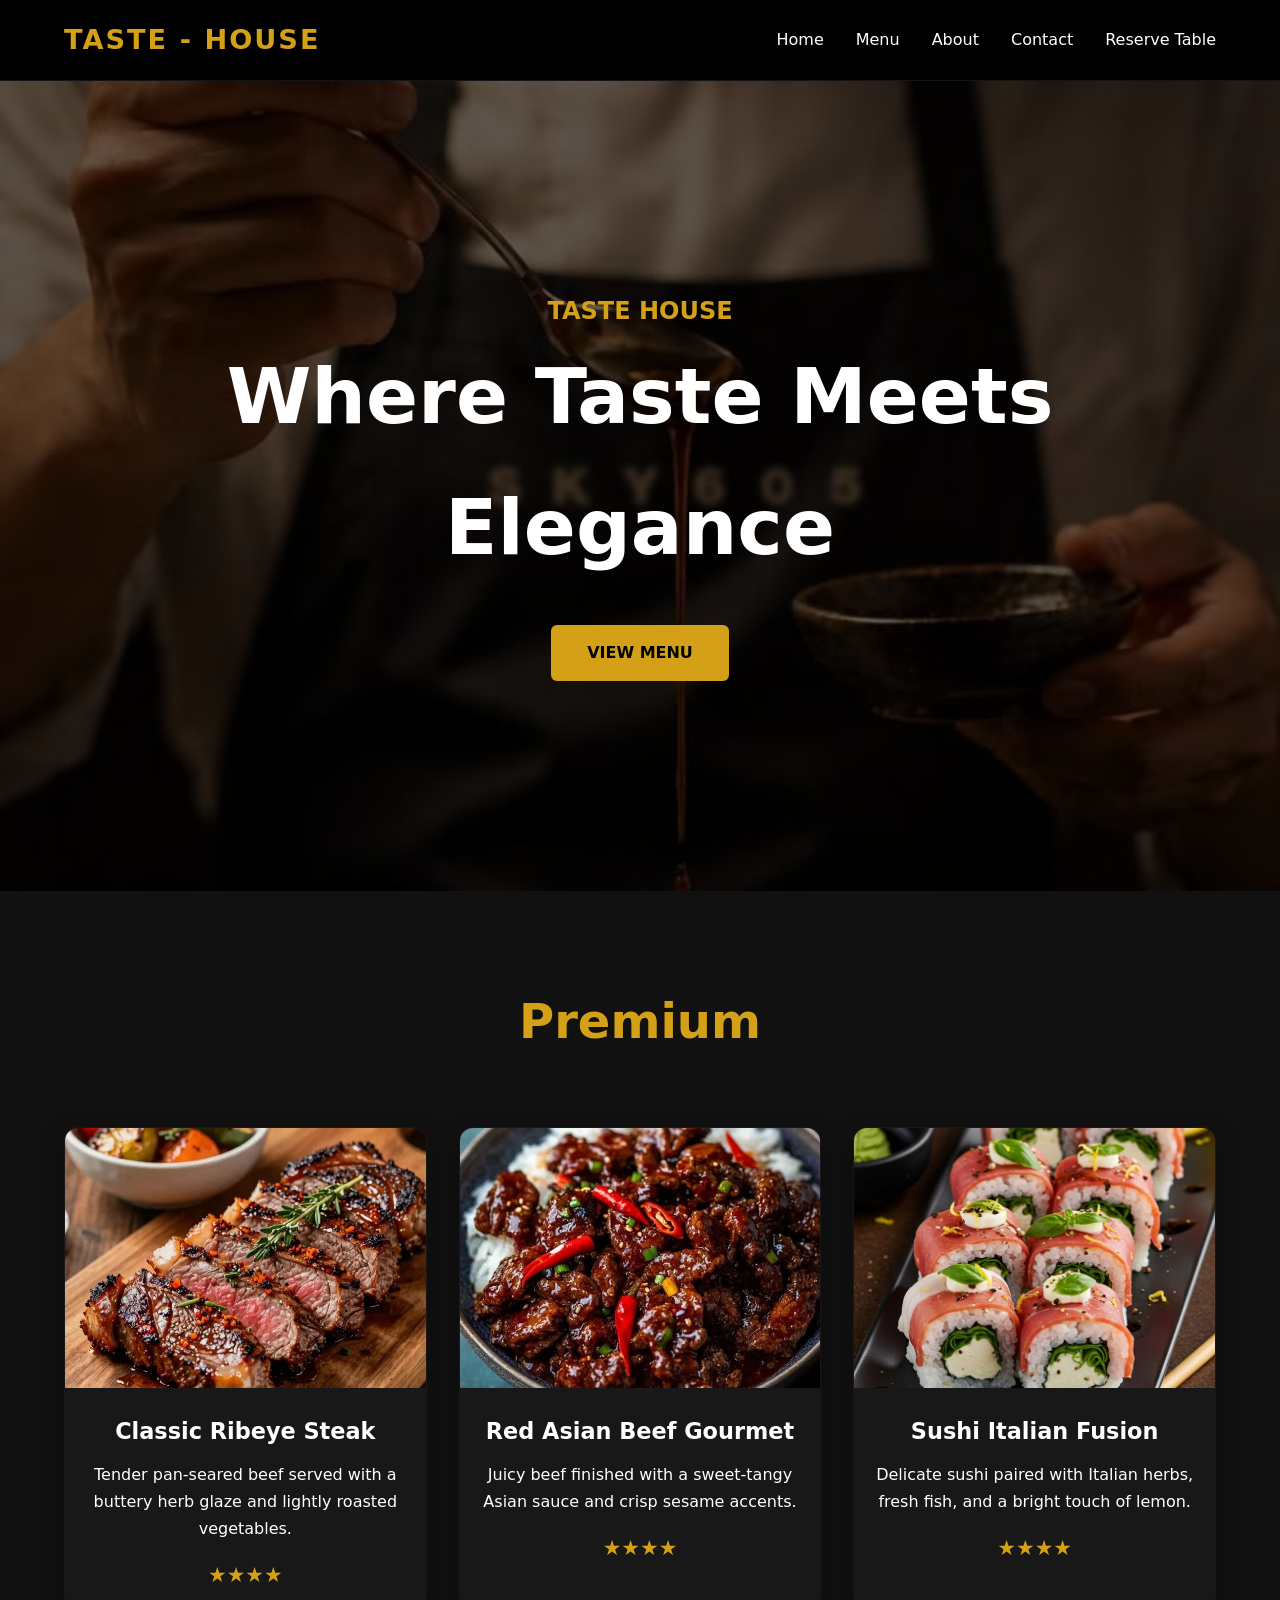
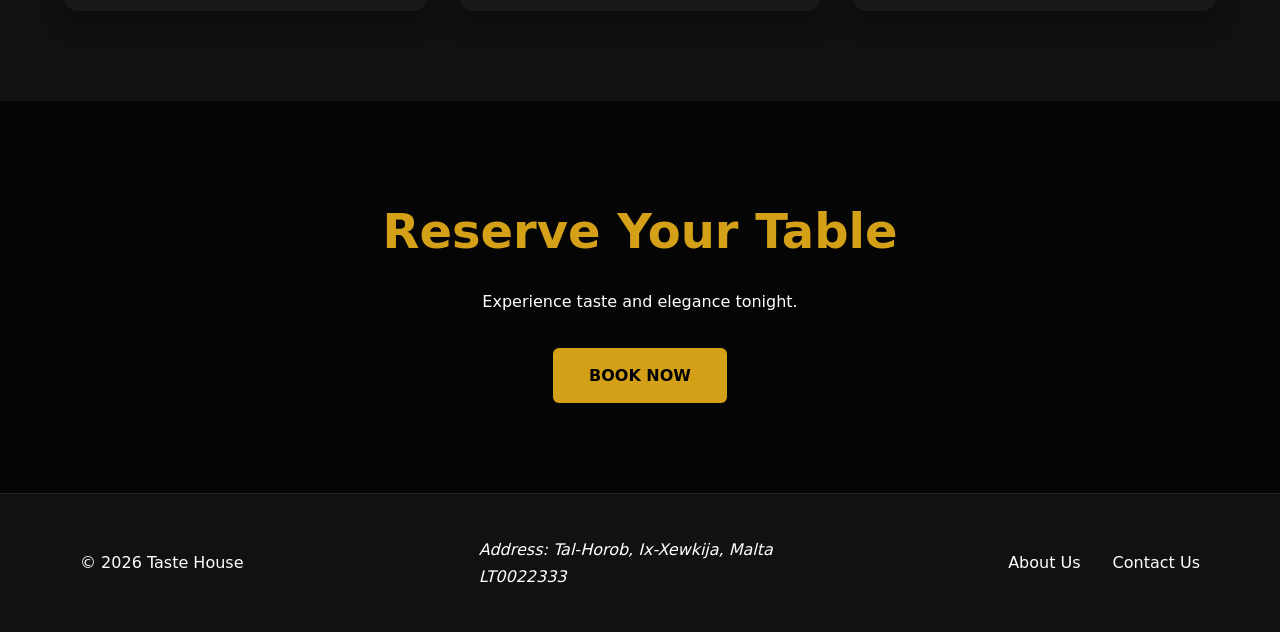
==== index.html @ b6ab5ac7 "Add files via upload" ====
<!DOCTYPE html>
<html lang="en">
<head>
    <meta charset="UTF-8">
    <meta name="author" content="Dovydas Valančius">
    <meta name="viewport" content="width=device-width, initial-scale=1.0">
    <link rel="icon" href="./logo.png" type="image/png">
    <link rel="stylesheet" href="styles.css" type="text/css">
    <title>TASTE - HOUSE</title>
</head>

<body>

<header class="header">
    <div class="wrapper">
        <nav aria-label="Main navigation">

            <h1 class="logo"><a href="index.html#home">TASTE - HOUSE</a></h1>

            <button class="hamburger" id="hamburger" aria-label="Toggle navigation">
                <span></span>
                <span></span>
                <span></span>
            </button>

            <ul id="nav-links">
                <li><a href="index.html">Home</a></li>
                <li><a href="menu.html">Menu</a></li>
                <li><a href="about.html">About</a></li>
                <li><a href="contact.html">Contact</a></li>
                <li><a href="book.html">Reserve Table</a></li>
            </ul>

        </nav>
    </div>
</header>

<main>

   <section class="mainhero" id="home">
    <div class="wrapper">

        <h1>TASTE HOUSE</h1>

        <h2>Where Taste Meets Elegance</h2>

        <a href="menu.html" class="btn">VIEW MENU</a>

    </div>
</section>

    <section id="premium">
        <div class="wrapper">
            <h2>Premium</h2>

            <div class="cards">

                <div class="card">
                    <img src="/stake.jpg" id="stake" alt="stake" loading="lazy">
                    <h3>Classic Ribeye Steak</h3>
                    <p>Tender pan‑seared beef served with a buttery herb glaze and lightly roasted vegetables.</p>
                    <p class="stars">★★★★</p>
                </div>

                <div class="card">
                     <img src="/beef.jpg" id="beef" alt="beef-food" loading="lazy">
                    <h3>Red Asian Beef Gourmet</h3>
                    <p>Juicy beef finished with a sweet‑tangy Asian sauce and crisp sesame accents.</p>
                    <p class="stars">★★★★</p>
                </div>

                <div class="card">
                    <img src="/sushi.jpg" id="sushi" alt="sushi" loading="lazy">
                    <h3>Sushi Italian Fusion</h3>
                    <p>Delicate sushi paired with Italian herbs, fresh fish, and a bright touch of lemon.</p>
                    <p class="stars">★★★★</p>
                </div>

            </div>
        </div>
    </section>

    <section id="reserve">
        <div class="wrapper">
            <h2>Reserve Your Table</h2>
            <p>Experience taste and elegance tonight.</p>
            <p><a href="book.html" class="btn">BOOK NOW</a></p>
        </div>
    </section>

</main>

<footer class="footer">
    <div class="footer-wrapper">

        <div class="footer-left">
            <p>&copy; 2026 Taste House</p>
        </div>

        <div class="footer-center">
            <address>
                Address: Tal-Horob, Ix-Xewkija, Malta<br>
                LT0022333
            </address>
        </div>

        <div class="footer-right">
            <a href="about.html">About Us</a>
            <a href="contact.html">Contact Us</a>
        </div>

    </div>
</footer>

<script src="script.js"></script>
</body>
</html>
---- styles.css ----
* {
    margin: 0;
    padding: 0;
    box-sizing: border-box;
}

html {
    scroll-behavior: smooth;
}

body {
    font-family: "Poppins", system-ui, sans-serif;
    background: #000;
    color: #fff;
    line-height: 1.7;
}

img {
    max-width: 100%;
    display: block;
}

.wrapper {
    width: min(90%, 1200px);
    margin: 0 auto;
}

.header {
    position: sticky;
    top: 0;
    z-index: 999;
    background: rgba(0, 0, 0, .85);
    backdrop-filter: blur(12px);
    border-bottom: 1px solid rgba(255, 255, 255, .08);
}

nav {
    height: 80px;
    display: flex;
    justify-content: space-between;
    align-items: center;
}

.logo a {
    color: #D4A017;
    font-size: 1.7rem;
    font-weight: 700;
    letter-spacing: 2px;
    text-decoration: none;
}

nav ul {
    display: flex;
    gap: 2rem;
    list-style: none;
}

nav a {
    color: white;
    text-decoration: none;
    transition: .3s;
    position: relative;
}

nav a::after {
    content: "";
    position: absolute;
    left: 0;
    bottom: -6px;
    width: 0%;
    height: 2px;
    background: #D4A017;
    transition: .3s;
}

nav a:hover {
    color: #D4A017;
}

nav a:hover::after {
    width: 100%;
}


.mainhero {
    min-height: 90vh;
    display: flex;
    justify-content: center;
    align-items: center;
    text-align: center;
    background: linear-gradient(rgba(0, 0, 0, .6), rgba(0, 0, 0, .6)),
                url("hero1.jpg") center/cover no-repeat;
}

.mainhero h1 {
    color: #D4A017;
}

.mainhero h2 {
    font-size: clamp(2.7rem, 6vw, 5rem);
    max-width: 900px;
    margin: auto;
    margin-bottom: 2rem;
    color: white;
}


.btn {
    display: inline-block;
    padding: 14px 36px;
    background: #D4A017;
    color: black;
    font-weight: 600;
    border-radius: 6px;
    text-decoration: none;
    transition: .35s;
}

.btn:hover {
    transform: translateY(-3px);
    background: #f0bb20;
    box-shadow: 0 12px 30px rgba(212, 160, 23, .35);
}

section {
    padding: 90px 0;
}

section h2 {
    color: #D4A017;
    font-size: clamp(2rem, 5vw, 3rem);
    text-align: center;
    margin-bottom: 1rem;
}

section p {
    max-width: 700px;
    margin: auto;
    text-align: center;
}


#premium {
    background: #111;
}

.cards {
    margin-top: 4rem;
    display: grid;
    grid-template-columns: repeat(auto-fit, minmax(300px, 1fr));
    gap: 2rem;
}

.card {
    background: #181818;
    border: 1px solid transparent;
    border-radius: 14px;
    overflow: hidden;
    transition: .35s;
    box-shadow: 0 10px 25px rgba(0, 0, 0, .35);
}

.card:hover {
    transform: translateY(-10px);
    border-color: #D4A017;
    box-shadow: 0 20px 45px rgba(0, 0, 0, .55);
}

.card img {
    height: 260px;
    width: 100%;
    object-fit: cover;
}

.card h3 {
    margin: 1.5rem 1rem .7rem;
    text-align: center;
    font-size: 1.4rem;
}

.card p {
    padding: 0 1rem;
    margin-bottom: 1rem;
}

.stars {
    color: #D4A017;
    font-size: 1.3rem;
    padding-bottom: 1.5rem;
}


#reserve {
    background: #050505;
}

#reserve p:last-child {
    margin-top: 2rem;
}

.reservation {
    background: #111;
    text-align: center;
    padding: 90px 0;
}

.reservation h2 {
    color: #D4A017;
    margin-bottom: 2rem;
}

.contact {
    text-align: center;
    padding: 70px 0 40px;
}

.contact h2 {
    color: #D4A017;
    font-size: clamp(2rem, 5vw, 3rem);
    margin-bottom: 1rem;
}

.contact p {
    color: #ccc;
    max-width: 700px;
    margin: auto;
    line-height: 1.8;
}

.contact-page h2 {
    color: #D4A017;
    font-size: 2.2rem;
    font-weight: 700;
    margin-bottom: 35px;
    text-transform: uppercase;
    letter-spacing: 2px;
    position: relative;
    display: inline-block;
}

.contact-page h2::after {
    content: "";
    position: absolute;
    left: 0;
    bottom: -10px;
    width: 70px;
    height: 3px;
    background: #D4A017;
    border-radius: 2px;
}

.contact-layout {
    display: grid;
    grid-template-columns: 1fr 1fr;
    gap: 3rem;
    align-items: center;
    padding: 40px 0 90px;
}

.contact-image img {
    width: 100%;
    height: 500px;
    object-fit: cover;
    border-radius: 16px;
    box-shadow: 0 20px 40px rgba(0, 0, 0, .5);
}


#contactform {
    background: #111;
    padding: 40px;
    border-radius: 16px;
    box-shadow: 0 15px 35px rgba(0, 0, 0, .45);
}

#contactform form {
    display: flex;
    flex-direction: column;
    gap: 15px;
}

#contactform label {
    color: #D4A017;
    font-weight: 600;
}

#contactform input,
#contactform textarea {
    width: 100%;
    padding: 14px;
    background: #050505;
    border: 1px solid rgba(255, 255, 255, .15);
    border-radius: 8px;
    color: white;
    font-size: 1rem;
}

#contactform textarea {
    font-family: inherit;
    resize: vertical;
}

#contactform input:focus,
#contactform textarea:focus {
    outline: none;
    border-color: #D4A017;
    box-shadow: 0 0 10px rgba(212, 160, 23, .3);
}

#contactform textarea::placeholder {
    color: #999;
}

#contactform input[type="date"]::-webkit-calendar-picker-indicator,
#contactform input[type="time"]::-webkit-calendar-picker-indicator {
    filter: invert(1);
    cursor: pointer;
}

#contactform button {
    margin-top: 20px;
    padding: 14px 35px;
    background: #D4A017;
    color: black;
    border: none;
    border-radius: 8px;
    font-weight: 700;
    cursor: pointer;
    transition: .3s;
}

#contactform button:hover {
    background: #f0bb20;
    transform: translateY(-3px);
    box-shadow: 0 10px 25px rgba(212, 160, 23, .35);
}


.menu-page {
    width: min(92%, 1100px);
    margin: 0 auto;
    padding: 70px 0;
}

.menu-page > h1 {
    text-align: center;
    color: #D4A017;
    font-size: clamp(3rem, 6vw, 4.5rem);
    margin-bottom: .5rem;
    letter-spacing: 2px;
}

.menu-page > p {
    text-align: center;
    color: #999;
    margin-bottom: 2rem;
}

.menu-page hr {
    border: none;
    height: 1px;
    background: #333;
    margin-bottom: 3rem;
}

.menu-page section {
    background: #111;
    border-radius: 16px;
    padding: 35px;
    margin-bottom: 35px;
    box-shadow: 0 10px 30px rgba(0, 0, 0, .35);
    transition: .3s;
}

.menu-page section:hover {
    transform: translateY(-4px);
}

.menu-page section h2 {
    text-align: left;
    color: #D4A017;
    margin-bottom: 25px;
    font-size: 2rem;
    border-bottom: 2px solid rgba(212, 160, 23, .3);
    padding-bottom: 10px;
}

.menu-food {
    padding: 18px 0;
    border-bottom: 1px solid rgba(255, 255, 255, .08);
    transition: .3s;
}

.menu-food:last-child {
    border: none;
}

.menu-food h3 {
    color: white;
    font-size: 1.25rem;
    margin-bottom: 8px;
}

.food {
    color: #bbb;
    max-width: 80%;
}

.price {
    float: right;
    margin-top: -45px;
    color: #D4A017;
    font-weight: 700;
    font-size: 1.3rem;
}

.menu-food ul {
    list-style: none;
}

.menu-food li {
    display: flex;
    justify-content: space-between;
    padding: 12px 0;
    border-bottom: 1px dashed rgba(255, 255, 255, .08);
}

.menu-food li:last-child {
    border: none;
}

.menu-food:hover h3 {
    color: #D4A017;
}

.menu-food:hover {
    padding-left: 10px;
}


.about-hero {
    min-height: 90vh;
    display: flex;
    justify-content: center;
    align-items: center;
    text-align: center;
    background: linear-gradient(rgba(0, 0, 0, .65), rgba(0, 0, 0, .65)),
                url("tastehouse.jpg") center/cover no-repeat;
}

.about-hero img {
    position: absolute;
    width: 100%;
    height: 100%;
    object-fit: cover;
    z-index: -2;
}

.about-hero::before {
    content: "";
    position: absolute;
    inset: 0;
    background: linear-gradient(rgba(0, 0, 0, .7), rgba(0, 0, 0, .7));
    z-index: -1;
}

.about-hero h1 {
    color: #D4A017;
    font-size: clamp(2.5rem, 6vw, 4.5rem);
    letter-spacing: 3px;
    margin-bottom: 1rem;
}

.about-hero h2 {
    color: white;
    font-size: clamp(2rem, 4vw, 3rem);
    max-width: 800px;
    margin: auto;
}

.about-hero p {
    color: #ddd;
    font-size: 1.2rem;
    margin-top: 1.5rem;
}

.our-story {
    background: #111;
    display: flex;
    align-items: center;
    gap: 3rem;
    padding: 90px 5%;
}

.our-story img,
.our-chef img {
    width: 45%;
    border-radius: 15px;
    box-shadow: 0 15px 40px rgba(0, 0, 0, .5);
}

.our-story .wrapper,
.our-chef .wrapper {
    width: 50%;
}

.our-story h2,
.our-chef h2 {
    color: #D4A017;
    text-align: left;
}

.our-story p {
    color: #ccc;
    text-align: left;
    line-height: 1.8;
}

.our-chef {
    display: flex;
    flex-direction: row-reverse;
    align-items: center;
    gap: 3rem;
    padding: 90px 5%;
    background: #050505;
}

.our-chef p {
    color: #ddd;
    font-size: 1.2rem;
    font-style: italic;
    text-align: left;
}


.footer {
    background: #111;
    border-top: 1px solid rgba(255, 255, 255, .08);
    padding: 2rem 5rem;
}

.footer-wrapper {
    display: flex;
    justify-content: space-between;
    align-items: center;
    gap: 2rem;
}

.footer-right {
    display: flex;
    gap: 2rem;
}

.footer-right a {
    color: white;
    text-decoration: none;
    transition: .3s;
}

.footer-right a:hover {
    color: #D4A017;
}

.footer-center {
    align-items: center;
    margin: 10px auto;
}

.hamburger {
    display: none;
    flex-direction: column;
    justify-content: space-between;
    width: 26px;
    height: 18px;
    background: transparent;
    border: none;
    cursor: pointer;
    padding: 0;
    z-index: 1000;
}

.hamburger span {
    display: block;
    width: 100%;
    height: 3px;
    background-color: #D4A017;
    border-radius: 2px;
    transition: all 0.3s ease;
}


@media(max-width: 900px) {
    
    nav {
        display: flex !important;
        flex-direction: row !important;
        justify-content: space-between !important;
        align-items: center !important;
        height: 80px;
    }

    .hamburger {
        display: flex !important;
    }

    #nav-links {
        display: none !important;
        position: absolute;
        top: 80px;
        left: 0;
        width: 100%;
        background: rgba(0, 0, 0, 0.95);
        backdrop-filter: blur(12px);
        flex-direction: column;
        align-items: center;
        gap: 1.5rem;
        padding: 2rem 0;
        border-bottom: 1px solid rgba(255, 255, 255, 0.1);
    }

    #nav-links.active {
        display: flex !important;
    }

    .hamburger.active span:nth-child(1) {
        transform: translateY(7.5px) rotate(45deg);
    }

    .hamburger.active span:nth-child(2) {
        opacity: 0;
    }

    .hamburger.active span:nth-child(3) {
        transform: translateY(-7.5px) rotate(-45deg);
    }

    .our-story,
    .our-chef {
        flex-direction: column;
        text-align: center;
    }

    .our-story img,
    .our-chef img,
    .our-story .wrapper,
    .our-chef .wrapper {
        width: 100%;
    }

    .our-story h2,
    .our-chef h2,
    .our-story p,
    .our-chef p {
        text-align: center;
    }

    .contact-layout {
        grid-template-columns: 1fr;
    }

    .contact-image img {
        height: 350px;
    }

    #contactform {
        padding: 25px;
    }

    .footer-wrapper {
        flex-direction: column;
        text-align: center;
    }

    .footer-right {
        flex-wrap: wrap;
        justify-content: center;
    }
}


@media(max-width: 768px) {
    .menu-page section {
        padding: 25px;
    }

    .food {
        max-width: 100%;
    }

    .price {
        float: none;
        margin-top: 10px;
    }

    .menu-food li {
        flex-direction: column;
        gap: 5px;
    }
}


@media (max-width: 600px) {
    .mainhero h2 {
        font-size: 2.3rem;
    }

    .cards {
        grid-template-columns: 1fr;
    }
}
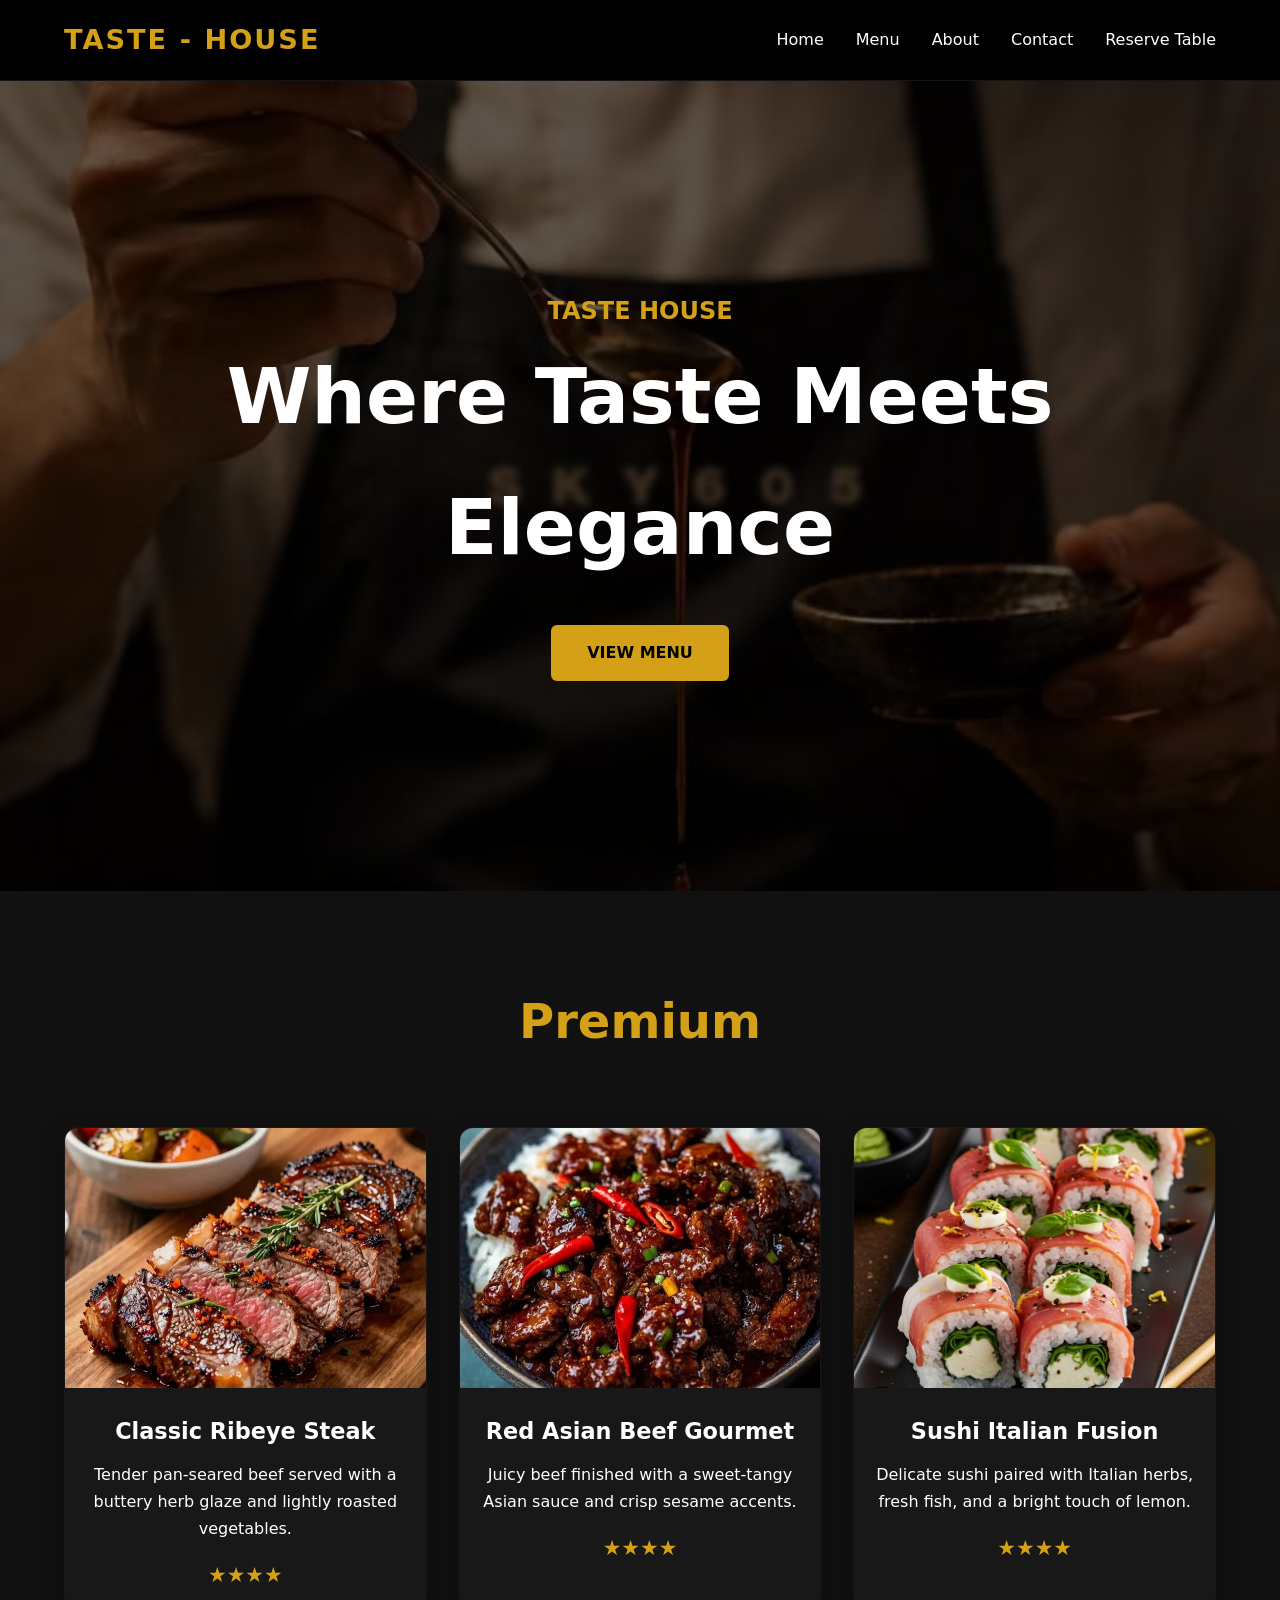
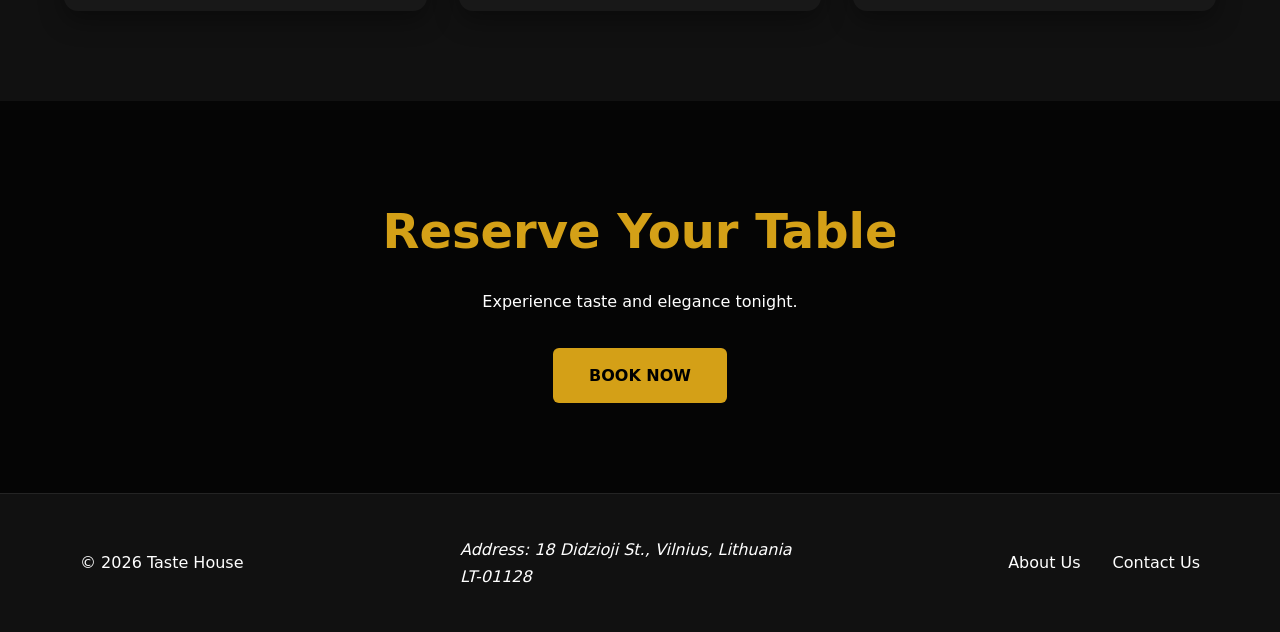
==== commit d38a72c0: "Update index.html" ====
--- a/index.html
+++ b/index.html
@@ -56,21 +56,21 @@
             <div class="cards">
 
                 <div class="card">
-                    <img src="/stake.jpg" id="stake" alt="stake" loading="lazy">
+                    <img src="stake.jpg" id="stake" alt="stake" loading="lazy">
                     <h3>Classic Ribeye Steak</h3>
                     <p>Tender pan‑seared beef served with a buttery herb glaze and lightly roasted vegetables.</p>
                     <p class="stars">★★★★</p>
                 </div>
 
                 <div class="card">
-                     <img src="/beef.jpg" id="beef" alt="beef-food" loading="lazy">
+                     <img src="beef.jpg" id="beef" alt="beef-food" loading="lazy">
                     <h3>Red Asian Beef Gourmet</h3>
                     <p>Juicy beef finished with a sweet‑tangy Asian sauce and crisp sesame accents.</p>
                     <p class="stars">★★★★</p>
                 </div>
 
                 <div class="card">
-                    <img src="/sushi.jpg" id="sushi" alt="sushi" loading="lazy">
+                    <img src="sushi.jpg" id="sushi" alt="sushi" loading="lazy">
                     <h3>Sushi Italian Fusion</h3>
                     <p>Delicate sushi paired with Italian herbs, fresh fish, and a bright touch of lemon.</p>
                     <p class="stars">★★★★</p>
@@ -98,10 +98,10 @@
         </div>
 
         <div class="footer-center">
-            <address>
-                Address: Tal-Horob, Ix-Xewkija, Malta<br>
-                LT0022333
-            </address>
+          <address>
+    Address: 18 Didzioji St., Vilnius, Lithuania<br>
+    LT-01128
+        </address>
         </div>
 
         <div class="footer-right">
